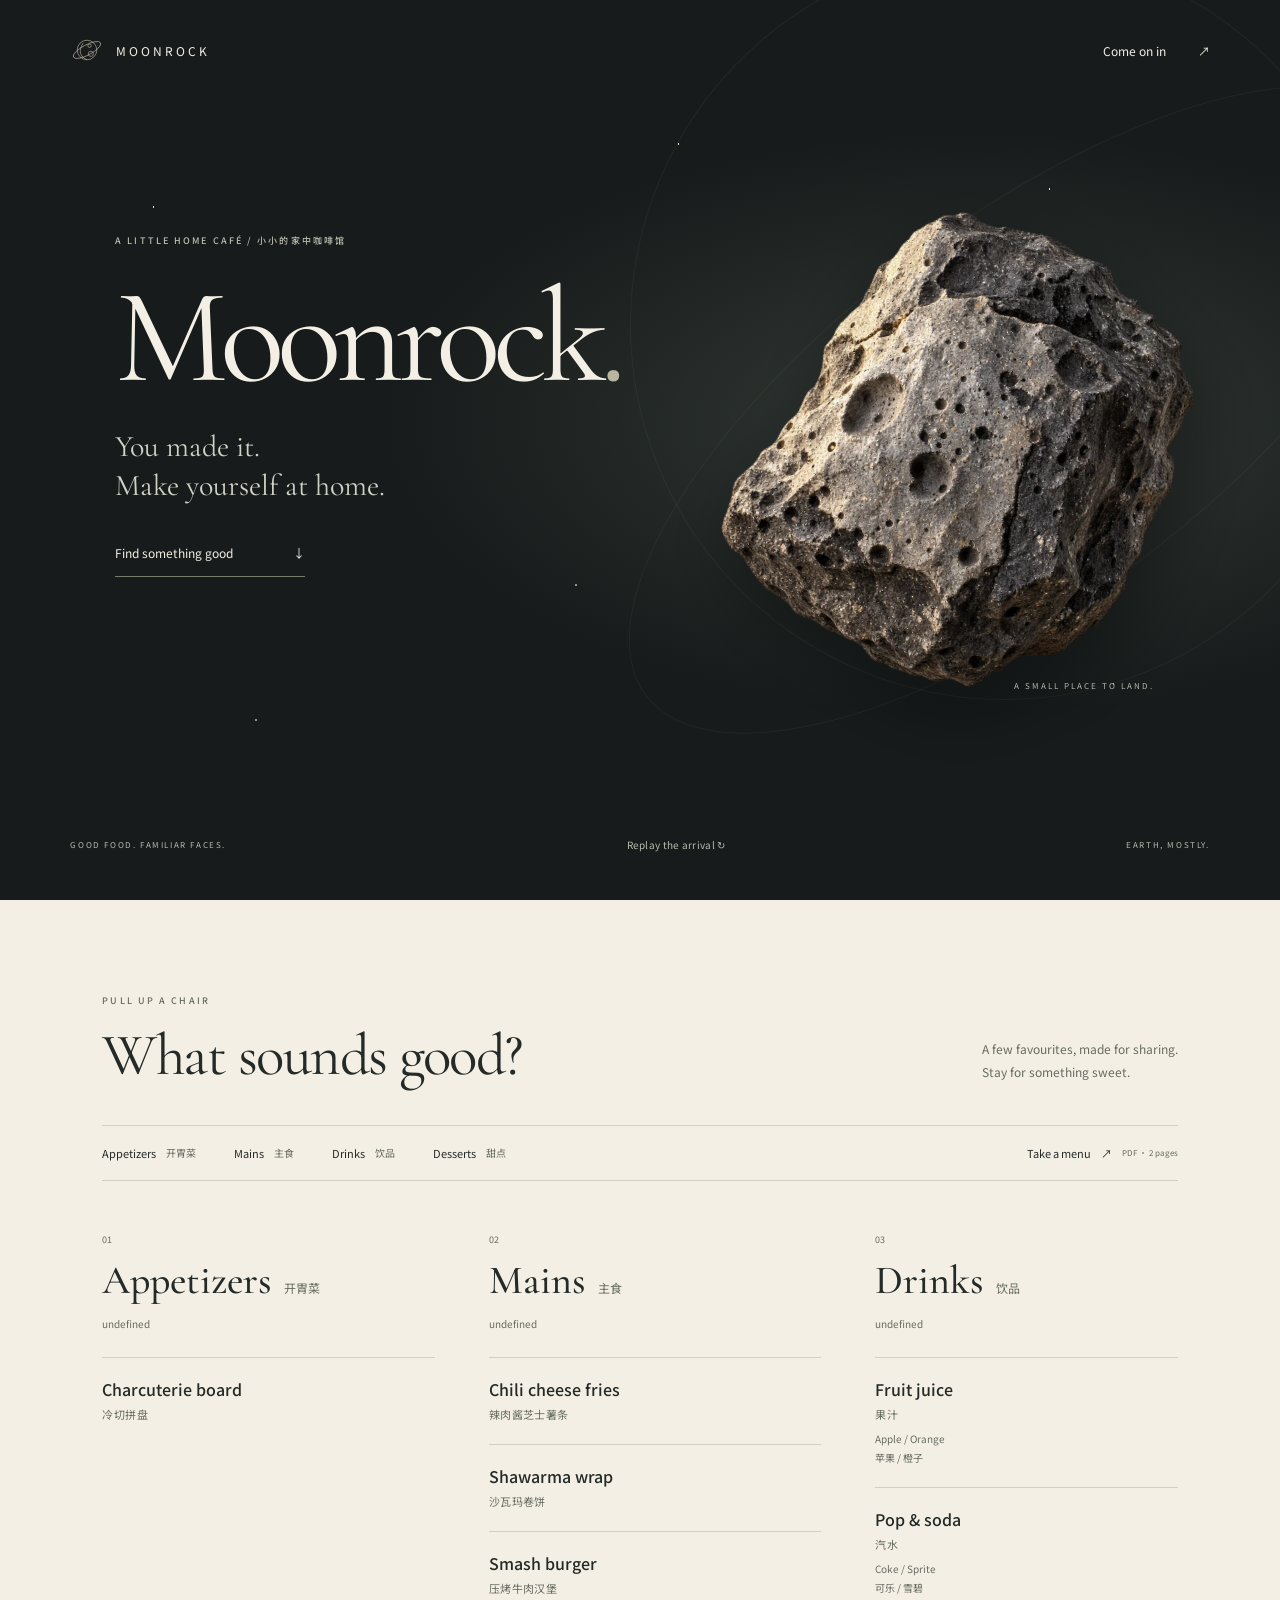
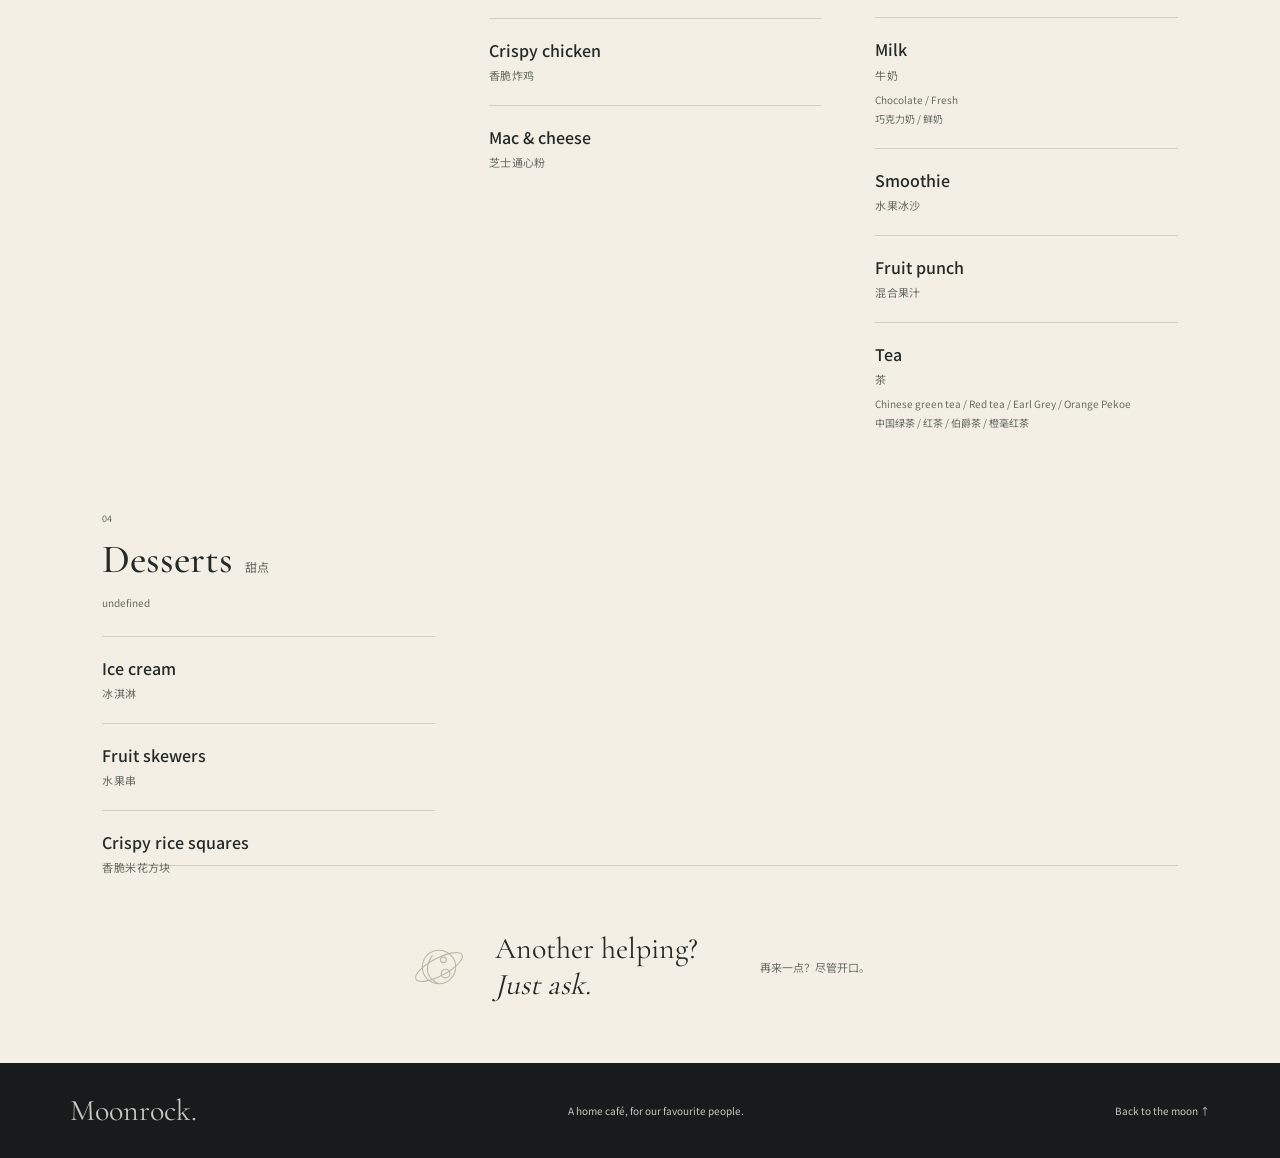
==== index.html @ 1c08dde4 "Initial commit: Moonrock home café with table ordering QR code" ====
<!doctype html><html lang="en"><head><meta charset="utf-8"><meta name="viewport" content="width=device-width,initial-scale=1"><meta name="theme-color" content="#171b1b"><meta name="description" content="Moonrock, a little home café for good company. Food, drinks, and something sweet."><title>Moonrock — a home café</title><link rel="icon" href="assets/emblem.svg" type="image/svg+xml"><link rel="stylesheet" href="style.css"></head><body><a class="access-link" href="#menu">Skip to menu</a><header class="topbar"><a class="brand" href="#home" aria-label="Moonrock home"><img src="assets/emblem.svg" alt="" width="34" height="34">MOONROCK</a><a class="top-menu" href="#menu">Come on in <span aria-hidden="true">↗</span></a></header><main><section class="hero" id="home" aria-labelledby="hero-title"><div class="stars" aria-hidden="true"></div><div class="orbit orbit-one" aria-hidden="true"></div><div class="orbit orbit-two" aria-hidden="true"></div><div class="hero-copy"><p class="eyebrow">A LITTLE HOME CAFÉ / 小小的家中咖啡馆</p><h1 id="hero-title">Moonrock<span class="title-dot">.</span></h1><p class="welcome">You made it.<br>Make yourself at home.</p><a class="menu-link" href="#menu">Find something good <span aria-hidden="true">↓</span></a></div><div class="rock-wrap"><img class="hero-rock" src="assets/moonrock.webp" width="1024" height="1024" alt="A softly lit, textured silver-grey moon rock"><span class="rock-caption">A SMALL PLACE TO LAND.</span></div><div class="hero-foot"><span>GOOD FOOD. FAMILIAR FACES.</span><button id="replay" hidden type="button">Replay the arrival <span aria-hidden="true">↻</span></button><span class="hero-coordinate">EARTH, MOSTLY.</span></div></section><div class="menu-paper" id="menu"><div class="menu-intro"><div><p class="eyebrow">PULL UP A CHAIR</p><h2>What sounds good?</h2></div><p>A few favourites, made for sharing.<br>Stay for something sweet.</p></div><nav class="menu-nav" aria-label="Menu sections"><a href="#appetizers">Appetizers<span lang="zh-Hans">开胃菜</span></a><a href="#mains">Mains<span lang="zh-Hans">主食</span></a><a href="#drinks">Drinks<span lang="zh-Hans">饮品</span></a><a href="#desserts">Desserts<span lang="zh-Hans">甜点</span></a><a class="pdf-link" href="output/pdf/moonrock-menu.pdf" download>Take a menu <span aria-hidden="true">↗</span><span class="pdf-meta">PDF · 2 pages</span></a></nav><div class="menu-columns"><section class="menu-section" id="appetizers" aria-labelledby="appetizers-title"><header class="section-header"><span class="section-number">01</span><h2 id="appetizers-title">Appetizers<span lang="zh-Hans">开胃菜</span></h2><p>undefined</p></header><ul class="menu-items"><li><div class="item-name">Charcuterie board</div><div class="item-zh" lang="zh-Hans">冷切拼盘</div></li></ul></section><section class="menu-section" id="mains" aria-labelledby="mains-title"><header class="section-header"><span class="section-number">02</span><h2 id="mains-title">Mains<span lang="zh-Hans">主食</span></h2><p>undefined</p></header><ul class="menu-items"><li><div class="item-name">Chili cheese fries</div><div class="item-zh" lang="zh-Hans">辣肉酱芝士薯条</div></li><li><div class="item-name">Shawarma wrap</div><div class="item-zh" lang="zh-Hans">沙瓦玛卷饼</div></li><li><div class="item-name">Smash burger</div><div class="item-zh" lang="zh-Hans">压烤牛肉汉堡</div></li><li><div class="item-name">Crispy chicken</div><div class="item-zh" lang="zh-Hans">香脆炸鸡</div></li><li><div class="item-name">Mac &amp; cheese</div><div class="item-zh" lang="zh-Hans">芝士通心粉</div></li></ul></section><section class="menu-section" id="drinks" aria-labelledby="drinks-title"><header class="section-header"><span class="section-number">03</span><h2 id="drinks-title">Drinks<span lang="zh-Hans">饮品</span></h2><p>undefined</p></header><ul class="menu-items"><li><div class="item-name">Fruit juice</div><div class="item-zh" lang="zh-Hans">果汁</div><div class="options">Apple / Orange <span lang="zh-Hans">苹果 / 橙子</span></div></li><li><div class="item-name">Pop &amp; soda</div><div class="item-zh" lang="zh-Hans">汽水</div><div class="options">Coke / Sprite <span lang="zh-Hans">可乐 / 雪碧</span></div></li><li><div class="item-name">Milk</div><div class="item-zh" lang="zh-Hans">牛奶</div><div class="options">Chocolate / Fresh <span lang="zh-Hans">巧克力奶 / 鲜奶</span></div></li><li><div class="item-name">Smoothie</div><div class="item-zh" lang="zh-Hans">水果冰沙</div></li><li><div class="item-name">Fruit punch</div><div class="item-zh" lang="zh-Hans">混合果汁</div></li><li><div class="item-name">Tea</div><div class="item-zh" lang="zh-Hans">茶</div><div class="options">Chinese green tea / Red tea / Earl Grey / Orange Pekoe <span lang="zh-Hans">中国绿茶 / 红茶 / 伯爵茶 / 橙毫红茶</span></div></li></ul></section><section class="menu-section" id="desserts" aria-labelledby="desserts-title"><header class="section-header"><span class="section-number">04</span><h2 id="desserts-title">Desserts<span lang="zh-Hans">甜点</span></h2><p>undefined</p></header><ul class="menu-items"><li><div class="item-name">Ice cream</div><div class="item-zh" lang="zh-Hans">冰淇淋</div></li><li><div class="item-name">Fruit skewers</div><div class="item-zh" lang="zh-Hans">水果串</div></li><li><div class="item-name">Crispy rice squares</div><div class="item-zh" lang="zh-Hans">香脆米花方块</div></li></ul></section></div><div class="closing"><img src="assets/emblem.svg" width="58" height="58" alt=""><p>Another helping?<br><em>Just ask.</em></p><span lang="zh-Hans">再来一点？尽管开口。</span></div></div></main><footer class="site-footer"><span class="footer-wordmark">Moonrock.</span><span>A home café, for our favourite people.</span><a href="#home">Back to the moon ↑</a></footer><div id="arrival" class="arrival" hidden><div class="flight-stars" aria-hidden="true"></div><img class="arrival-rock" src="assets/moonrock.webp" width="1024" height="1024" alt=""><div class="arrival-title"><span class="eyebrow">A LITTLE CLOSER TO HOME</span><span>Moonrock.</span></div><a href="#menu" id="skip-arrival">Skip to menu <span aria-hidden="true">↗</span></a><span class="arrival-label" aria-hidden="true">ON OUR WAY</span></div><script src="app.js" defer></script></body></html>
---- style.css ----
@font-face{font-family:Cormorant;src:url('assets/fonts/cormorant.woff2') format('woff2');font-weight:400 700;font-display:swap}@font-face{font-family:MoonSans;src:url('assets/fonts/noto-menu.woff2') format('woff2');font-weight:400 700;font-display:swap}
:root{--paper:#f3efe5;--ink:#242a27;--muted:#676b61;--night:#171b1b;--line:#d2d0c2;--serif:Cormorant,Georgia,serif;--sans:MoonSans,Arial,sans-serif}*{box-sizing:border-box}html{scroll-behavior:smooth;scroll-padding-top:30px}body{margin:0;background:var(--night);color:var(--ink);font-family:var(--sans);font-size:14px}a{color:inherit;text-decoration:none}button{font:inherit;cursor:pointer}a,button{-webkit-tap-highlight-color:transparent}a:focus-visible,button:focus-visible{outline:2px solid #b3904f;outline-offset:6px}button[hidden],[hidden]{display:none!important}.access-link{position:fixed;top:10px;left:10px;z-index:20;background:var(--paper);color:var(--ink);padding:14px;transform:translateY(-150%)}.access-link:focus{transform:translateY(0)}.topbar{position:absolute;z-index:2;top:0;width:100%;padding:28px 5.5%;display:flex;justify-content:space-between;align-items:center;color:var(--paper)}.brand{display:flex;align-items:center;gap:12px;font-size:12px;letter-spacing:3px}.top-menu{font-size:12px;min-height:44px;display:flex;align-items:center;gap:32px}.hero{min-height:740px;height:min(900px,100svh);position:relative;overflow:hidden;color:var(--paper);background:radial-gradient(ellipse at 76% 47%,#333a36 0,transparent 43%),var(--night)}.hero-copy{position:absolute;top:25%;left:9%;z-index:1}.eyebrow{font-size:9px;letter-spacing:2.1px;font-weight:500}.hero .eyebrow{color:#bbbdae}.hero h1{font-family:var(--serif);font-size:clamp(88px,10.5vw,164px);font-weight:400;letter-spacing:-7px;line-height:1;margin:24px 0 22px}.title-dot{color:#b9b69f}.welcome{font-family:var(--serif);font-size:30px;line-height:1.3;color:#d0d2c5;margin:0}.menu-link{display:inline-flex;align-items:center;gap:60px;border-bottom:1px solid #777d6c;padding:15px 0;margin-top:24px;font-size:12px}.rock-wrap{position:absolute;right:1%;top:17%;width:49%;height:65%;display:flex;align-items:center;justify-content:center}.hero-rock{width:100%;height:100%;object-fit:contain;filter:drop-shadow(0 28px 35px #0006);transform:rotate(-13deg)}.rock-caption{position:absolute;bottom:8%;right:18%;font-size:8px;letter-spacing:2px;color:#b0b7aa}.orbit{position:absolute;border:1px solid #b2bca012;border-radius:50%;width:750px;height:750px;right:-100px;top:-50px;transform:rotate(-25deg)}.orbit-two{width:950px;height:380px;right:-220px;top:220px;transform:rotate(-37deg)}.hero-foot{position:absolute;bottom:34px;left:5.5%;right:5.5%;display:flex;justify-content:space-between;align-items:center;font-size:8px;letter-spacing:1.6px;color:#b7bcae}.hero-foot button{border:0;background:none;color:inherit;font-size:10px;padding:14px;letter-spacing:.3px}.stars{position:absolute;inset:0;pointer-events:none;background-image:radial-gradient(1px 1px at 12% 23%,#e7e5cc 50%,transparent),radial-gradient(1px 1px at 53% 16%,#e7e5cc 50%,transparent),radial-gradient(1px 1px at 82% 21%,#e7e5cc 50%,transparent),radial-gradient(1px 1px at 20% 80%,#e7e5cc 50%,transparent),radial-gradient(1px 1px at 45% 65%,#e7e5cc 50%,transparent),radial-gradient(1px 1px at 87% 76%,#e7e5cc 50%,transparent)}.menu-paper{background:var(--paper);padding:85px 8% 0}.menu-intro{display:flex;align-items:flex-end;justify-content:space-between;gap:30px}.menu-intro .eyebrow{color:var(--muted)}.menu-intro h2{font-family:var(--serif);font-size:59px;font-weight:400;line-height:1.05;letter-spacing:-1.5px;margin:18px 0 0}.menu-intro>p{font-size:12px;color:var(--muted);line-height:1.9;margin:0 0 3px}.menu-nav{display:flex;align-items:stretch;border-top:1px solid var(--line);border-bottom:1px solid var(--line);margin:38px 0 52px;gap:38px}.menu-nav a{padding:19px 0;font-size:11px;display:flex;gap:10px;align-items:center;min-height:48px}.menu-nav a>span[lang]{color:var(--muted);font-size:10px}.menu-nav .pdf-link{margin-left:auto;gap:10px}.pdf-meta{font-size:8px;color:var(--muted)}.menu-columns{display:grid;grid-template-columns:1.1fr 1.1fr 1fr;gap:5%}.menu-section{scroll-margin-top:32px}.section-number{display:block;font-size:9px;color:var(--muted);margin-bottom:14px}.section-header h2{font-family:var(--serif);font-size:40px;font-weight:500;line-height:1;margin:0;display:flex;align-items:baseline;gap:12px}.section-header h2 span{font-family:var(--sans);font-size:12px;font-weight:400;color:var(--muted)}.section-header p{font-size:10px;color:var(--muted);margin:16px 0 26px}.menu-items{list-style:none;padding:0;margin:0}.menu-items li{padding:20px 0;border-top:1px solid var(--line);min-height:87px}.item-name{font-size:16px;line-height:1.45;font-weight:500}.item-zh{font-size:11px;color:var(--muted);margin-top:5px;letter-spacing:.4px}.options{font-size:10px;color:var(--muted);line-height:1.9;margin-top:7px}.options span{display:block;font-size:10px}.closing{display:flex;align-items:center;justify-content:center;gap:27px;padding:65px 0 60px;margin-top:28px;border-top:1px solid var(--line)}.closing p{font-family:var(--serif);font-size:30px;line-height:1.2;margin:0}.closing p em{font-weight:400}.closing>span{font-size:11px;color:var(--muted);margin-left:35px}.site-footer{display:flex;align-items:center;justify-content:space-between;gap:20px;padding:28px 5.5%;color:#c6cabe;font-size:10px}.footer-wordmark{font-family:var(--serif);font-size:30px}.site-footer a{padding:12px 0}.arrival{position:fixed;inset:0;z-index:10;background:radial-gradient(ellipse at center,#303832,#111718 65%);overflow:hidden;pointer-events:none;animation:exit-arrival .8s 5.2s forwards}.arrival a{pointer-events:auto;position:absolute;right:5%;top:30px;padding:14px 20px;border:1px solid #ffffff50;border-radius:2px;color:#f3efe5;font-size:12px;z-index:2;background:#171b1b}.arrival-rock{position:absolute;width:min(67vw,660px);height:min(67vw,660px);object-fit:contain;left:50%;top:50%;animation:approach 5.5s cubic-bezier(.2,.65,.15,1) both}.arrival-title{position:absolute;left:0;right:0;top:66%;text-align:center;color:var(--paper);opacity:0;animation:title-in 1.4s 3.5s forwards}.arrival-title>span:last-child{display:block;font-family:var(--serif);font-size:clamp(64px,10vw,116px);letter-spacing:-3px}.arrival-label{position:absolute;bottom:35px;left:0;right:0;text-align:center;color:#bbc0af;letter-spacing:4px;font-size:9px}.flight-stars{position:absolute;inset:0}.flight-star{position:absolute;left:50%;top:45%;width:2px;height:2px;background:#e8e7d7;border-radius:50%;animation:star-flight 2.5s var(--delay) cubic-bezier(.7,0,1,.6) 2 both}@keyframes star-flight{0%{transform:translate(var(--x),var(--y)) scale(.2);opacity:0}25%{opacity:.6}100%{transform:translate(calc(var(--x)*13),calc(var(--y)*13)) scale(1.8);opacity:0}}@keyframes approach{from{transform:translate(-50%,-50%) scale(.015) rotate(-45deg);opacity:0}15%{opacity:1}to{transform:translate(-50%,-60%) scale(.9) rotate(-13deg);opacity:1}}@keyframes title-in{to{opacity:1;transform:translateY(-10px)}}@keyframes exit-arrival{to{opacity:0;visibility:hidden}}
@media(min-width:1600px){.menu-paper{padding-left:max(8%,calc((100% - 1350px)/2));padding-right:max(8%,calc((100% - 1350px)/2))}}@media(max-width:900px){.hero{min-height:650px}.hero-copy{left:7%;top:27%}.hero h1{font-size:100px}.rock-wrap{right:-8%;width:58%;top:18%}.hero-copy .eyebrow{font-size:8px;letter-spacing:1.2px}.menu-paper{padding:60px 6% 0}.menu-intro h2{font-size:48px}.menu-nav{gap:24px}.pdf-meta{display:none}.menu-columns{gap:28px}.section-header h2{font-size:32px;gap:8px}.item-name{font-size:14px}.menu-intro>p{font-size:10px}.closing{margin-top:15px}}@media(max-width:600px){.topbar{padding:20px 6%}.brand{font-size:10px;letter-spacing:2px}.brand img{width:28px}.top-menu{font-size:10px;gap:16px}.hero{height:850px;min-height:0;max-height:none}.hero-copy{top:125px;left:7%;right:7%}.hero h1{font-size:96px;letter-spacing:-5px;margin:20px 0 16px}.hero-copy .eyebrow{font-size:7px;letter-spacing:1.1px}.welcome{font-size:26px}.menu-link{margin-top:14px;font-size:11px;padding:12px 0;gap:55px}.rock-wrap{top:420px;right:8%;width:84%;height:330px}.rock-caption{bottom:2%;right:4%;font-size:7px}.orbit-one{width:600px;height:600px;right:-220px;top:200px}.orbit-two{top:520px;width:600px;height:180px}.hero-foot{bottom:22px;left:6%;right:6%;font-size:7px;letter-spacing:.6px}.hero-coordinate{display:none}.hero-foot button{font-size:9px;padding:12px 0}.menu-paper{padding:46px 7% 0}.menu-intro{display:block}.menu-intro h2{font-size:46px;margin-top:16px}.menu-intro>p{font-size:11px;margin-top:20px}.menu-nav{gap:0;justify-content:space-between;flex-wrap:wrap;margin:28px 0 35px}.menu-nav a{font-size:10px;gap:5px}.menu-nav a>span[lang]{font-size:8px}.menu-nav .pdf-link{margin:0;width:100%;border-top:1px solid var(--line);padding:13px 0;min-height:44px;justify-content:flex-end}.pdf-meta{display:inline}.menu-columns{display:block}.menu-section{margin-bottom:43px}.section-header{position:relative}.section-number{margin-bottom:10px}.section-header h2{font-size:42px}.section-header h2 span{font-size:13px}.section-header p{margin:13px 0 20px;font-size:11px}.menu-items li{padding:17px 0;min-height:80px}.item-name{font-size:17px}.item-zh{font-size:12px}.options{font-size:11px}.options span{display:inline;margin-left:10px;font-size:10px}.closing{gap:18px;flex-wrap:wrap;padding:32px 0 40px;margin-top:0}.closing>span{width:100%;text-align:center;margin:0}.closing p{font-size:30px}.site-footer{padding:25px 7%;flex-wrap:wrap;font-size:9px}.site-footer>span:nth-child(2){order:3;width:100%;margin-top:-12px}.arrival-rock{width:95vw;height:95vw;top:45%}.arrival-title{top:62%}.arrival-title .eyebrow{font-size:8px}.arrival a{top:20px}.arrival-title>span:last-child{font-size:76px}}
@media(prefers-reduced-motion:reduce){html{scroll-behavior:auto}.arrival{display:none!important}*,*::before,*::after{animation:none!important;transition:none!important}}@media print{.topbar,.arrival,.site-footer,.hero,.menu-nav{display:none}.menu-paper{padding:0}.menu-columns{display:block}.menu-section{break-inside:avoid}}
@media(max-width:600px){.hero h1{font-size:clamp(62px,20vw,96px);letter-spacing:-3px}}
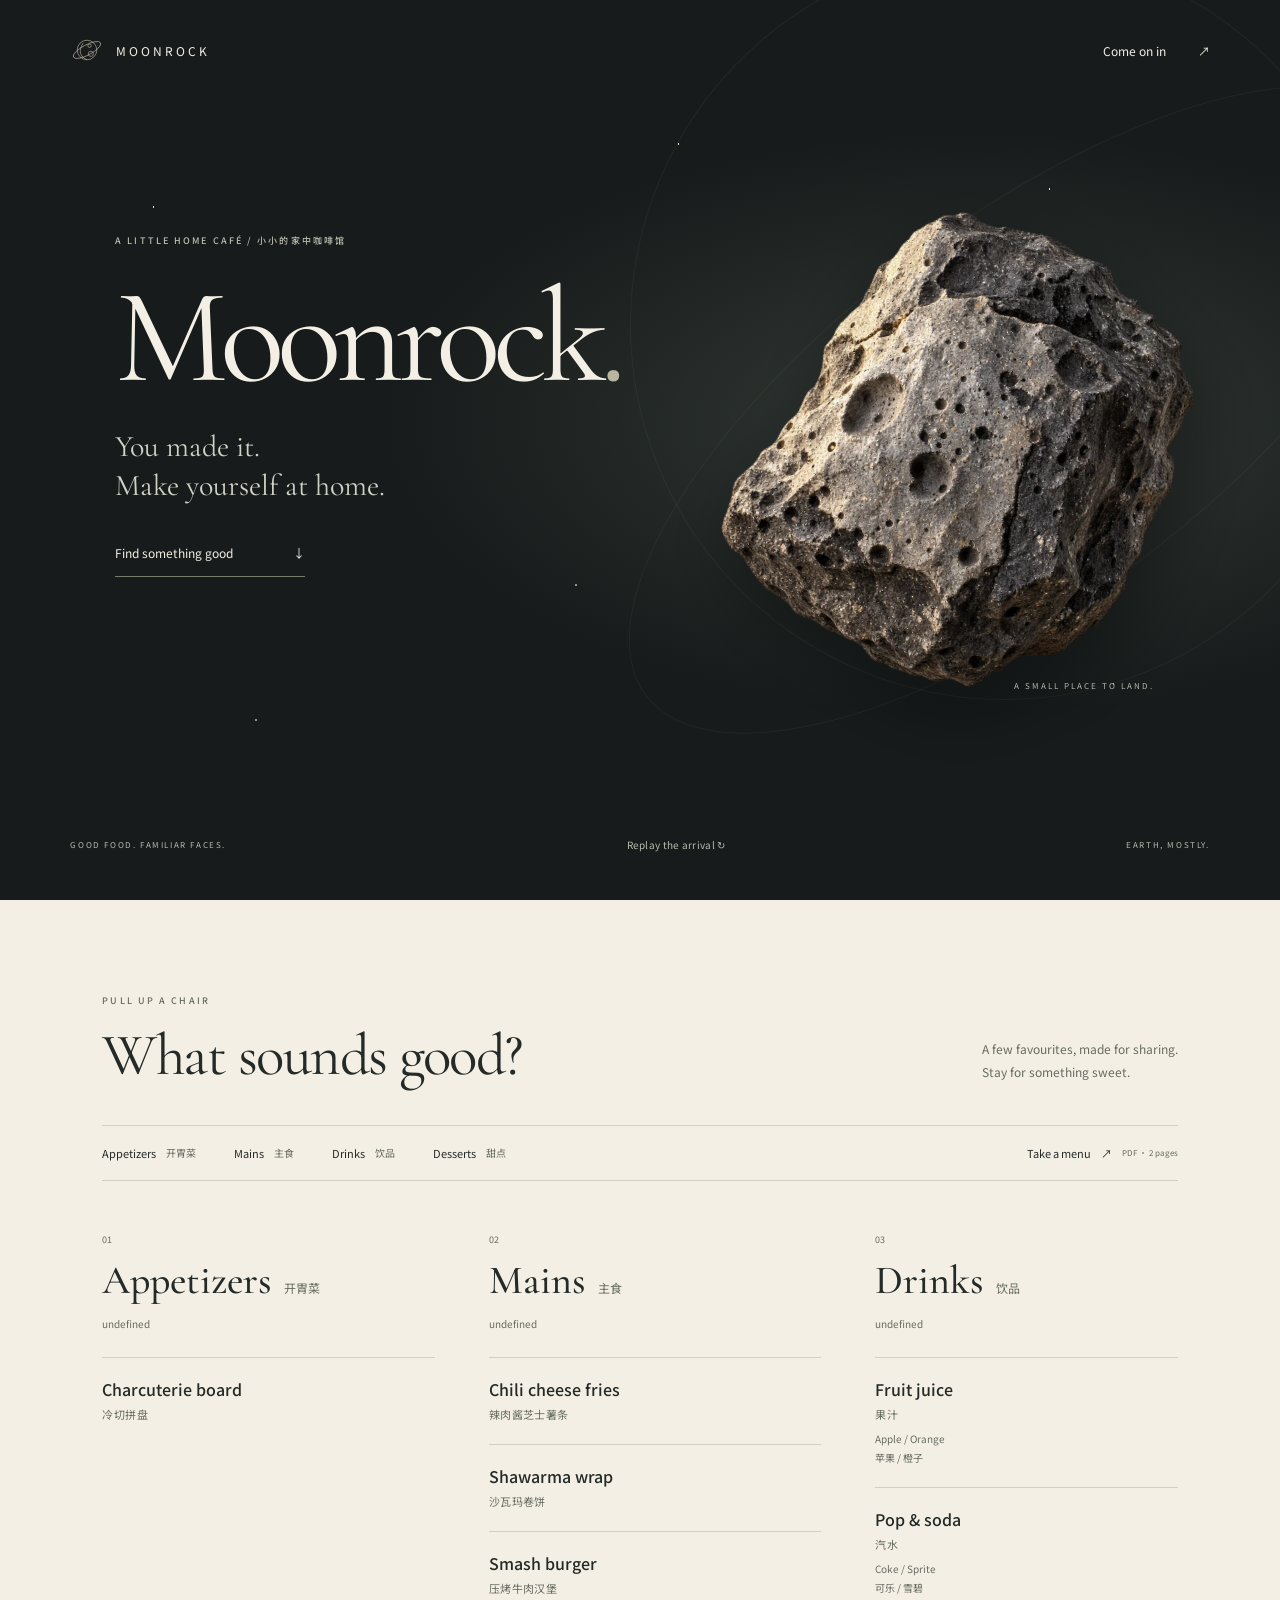
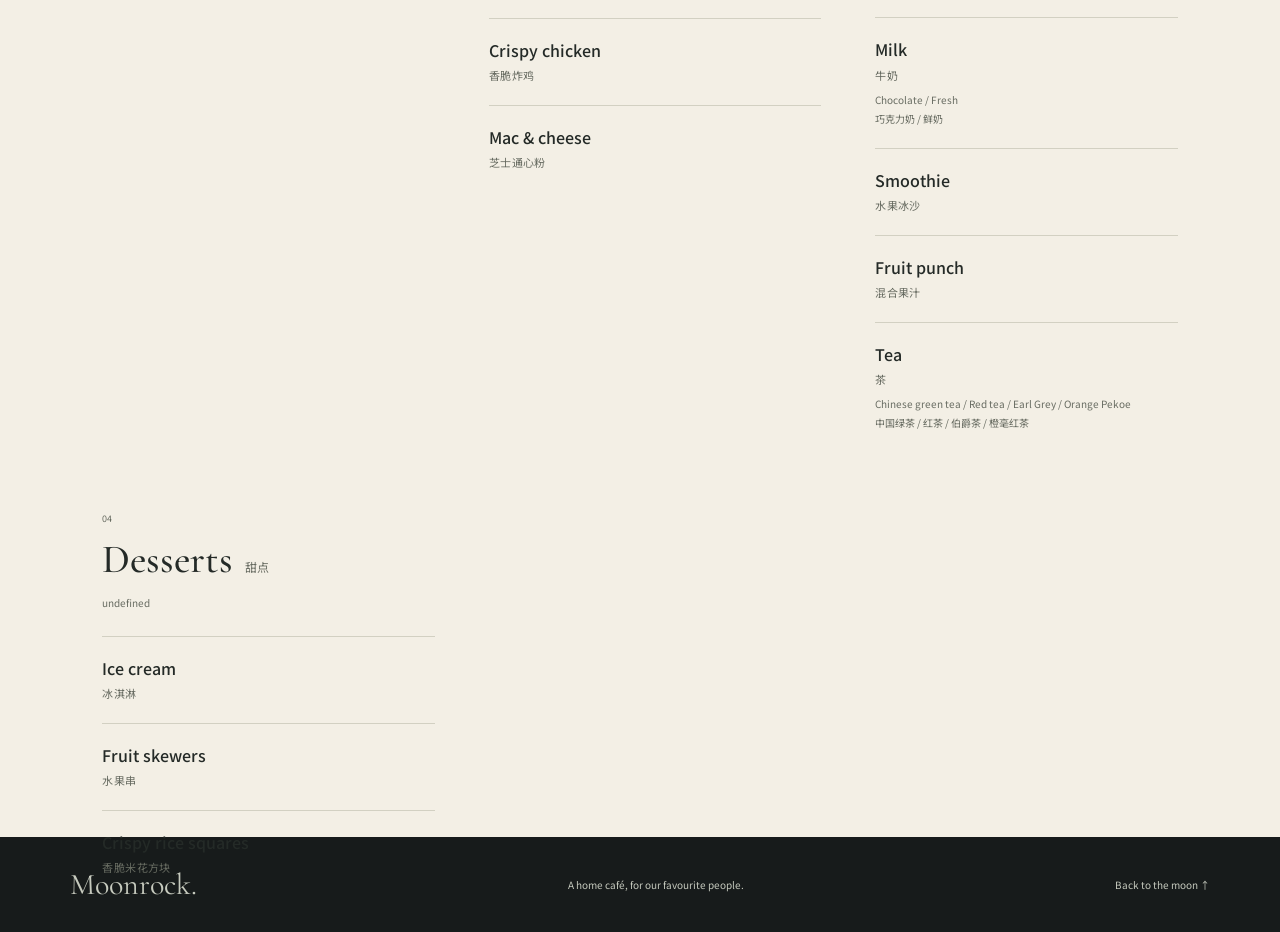
==== commit f6a350b8: "Add kitchen order alert chime, visibility refresh, and menu updates" ====
--- a/index.html
+++ b/index.html
@@ -1 +1 @@
-<!doctype html><html lang="en"><head><meta charset="utf-8"><meta name="viewport" content="width=device-width,initial-scale=1"><meta name="theme-color" content="#171b1b"><meta name="description" content="Moonrock, a little home café for good company. Food, drinks, and something sweet."><title>Moonrock — a home café</title><link rel="icon" href="assets/emblem.svg" type="image/svg+xml"><link rel="stylesheet" href="style.css"></head><body><a class="access-link" href="#menu">Skip to menu</a><header class="topbar"><a class="brand" href="#home" aria-label="Moonrock home"><img src="assets/emblem.svg" alt="" width="34" height="34">MOONROCK</a><a class="top-menu" href="#menu">Come on in <span aria-hidden="true">↗</span></a></header><main><section class="hero" id="home" aria-labelledby="hero-title"><div class="stars" aria-hidden="true"></div><div class="orbit orbit-one" aria-hidden="true"></div><div class="orbit orbit-two" aria-hidden="true"></div><div class="hero-copy"><p class="eyebrow">A LITTLE HOME CAFÉ / 小小的家中咖啡馆</p><h1 id="hero-title">Moonrock<span class="title-dot">.</span></h1><p class="welcome">You made it.<br>Make yourself at home.</p><a class="menu-link" href="#menu">Find something good <span aria-hidden="true">↓</span></a></div><div class="rock-wrap"><img class="hero-rock" src="assets/moonrock.webp" width="1024" height="1024" alt="A softly lit, textured silver-grey moon rock"><span class="rock-caption">A SMALL PLACE TO LAND.</span></div><div class="hero-foot"><span>GOOD FOOD. FAMILIAR FACES.</span><button id="replay" hidden type="button">Replay the arrival <span aria-hidden="true">↻</span></button><span class="hero-coordinate">EARTH, MOSTLY.</span></div></section><div class="menu-paper" id="menu"><div class="menu-intro"><div><p class="eyebrow">PULL UP A CHAIR</p><h2>What sounds good?</h2></div><p>A few favourites, made for sharing.<br>Stay for something sweet.</p></div><nav class="menu-nav" aria-label="Menu sections"><a href="#appetizers">Appetizers<span lang="zh-Hans">开胃菜</span></a><a href="#mains">Mains<span lang="zh-Hans">主食</span></a><a href="#drinks">Drinks<span lang="zh-Hans">饮品</span></a><a href="#desserts">Desserts<span lang="zh-Hans">甜点</span></a><a class="pdf-link" href="output/pdf/moonrock-menu.pdf" download>Take a menu <span aria-hidden="true">↗</span><span class="pdf-meta">PDF · 2 pages</span></a></nav><div class="menu-columns"><section class="menu-section" id="appetizers" aria-labelledby="appetizers-title"><header class="section-header"><span class="section-number">01</span><h2 id="appetizers-title">Appetizers<span lang="zh-Hans">开胃菜</span></h2><p>undefined</p></header><ul class="menu-items"><li><div class="item-name">Charcuterie board</div><div class="item-zh" lang="zh-Hans">冷切拼盘</div></li></ul></section><section class="menu-section" id="mains" aria-labelledby="mains-title"><header class="section-header"><span class="section-number">02</span><h2 id="mains-title">Mains<span lang="zh-Hans">主食</span></h2><p>undefined</p></header><ul class="menu-items"><li><div class="item-name">Chili cheese fries</div><div class="item-zh" lang="zh-Hans">辣肉酱芝士薯条</div></li><li><div class="item-name">Shawarma wrap</div><div class="item-zh" lang="zh-Hans">沙瓦玛卷饼</div></li><li><div class="item-name">Smash burger</div><div class="item-zh" lang="zh-Hans">压烤牛肉汉堡</div></li><li><div class="item-name">Crispy chicken</div><div class="item-zh" lang="zh-Hans">香脆炸鸡</div></li><li><div class="item-name">Mac &amp; cheese</div><div class="item-zh" lang="zh-Hans">芝士通心粉</div></li></ul></section><section class="menu-section" id="drinks" aria-labelledby="drinks-title"><header class="section-header"><span class="section-number">03</span><h2 id="drinks-title">Drinks<span lang="zh-Hans">饮品</span></h2><p>undefined</p></header><ul class="menu-items"><li><div class="item-name">Fruit juice</div><div class="item-zh" lang="zh-Hans">果汁</div><div class="options">Apple / Orange <span lang="zh-Hans">苹果 / 橙子</span></div></li><li><div class="item-name">Pop &amp; soda</div><div class="item-zh" lang="zh-Hans">汽水</div><div class="options">Coke / Sprite <span lang="zh-Hans">可乐 / 雪碧</span></div></li><li><div class="item-name">Milk</div><div class="item-zh" lang="zh-Hans">牛奶</div><div class="options">Chocolate / Fresh <span lang="zh-Hans">巧克力奶 / 鲜奶</span></div></li><li><div class="item-name">Smoothie</div><div class="item-zh" lang="zh-Hans">水果冰沙</div></li><li><div class="item-name">Fruit punch</div><div class="item-zh" lang="zh-Hans">混合果汁</div></li><li><div class="item-name">Tea</div><div class="item-zh" lang="zh-Hans">茶</div><div class="options">Chinese green tea / Red tea / Earl Grey / Orange Pekoe <span lang="zh-Hans">中国绿茶 / 红茶 / 伯爵茶 / 橙毫红茶</span></div></li></ul></section><section class="menu-section" id="desserts" aria-labelledby="desserts-title"><header class="section-header"><span class="section-number">04</span><h2 id="desserts-title">Desserts<span lang="zh-Hans">甜点</span></h2><p>undefined</p></header><ul class="menu-items"><li><div class="item-name">Ice cream</div><div class="item-zh" lang="zh-Hans">冰淇淋</div></li><li><div class="item-name">Fruit skewers</div><div class="item-zh" lang="zh-Hans">水果串</div></li><li><div class="item-name">Crispy rice squares</div><div class="item-zh" lang="zh-Hans">香脆米花方块</div></li></ul></section></div><div class="closing"><img src="assets/emblem.svg" width="58" height="58" alt=""><p>Another helping?<br><em>Just ask.</em></p><span lang="zh-Hans">再来一点？尽管开口。</span></div></div></main><footer class="site-footer"><span class="footer-wordmark">Moonrock.</span><span>A home café, for our favourite people.</span><a href="#home">Back to the moon ↑</a></footer><div id="arrival" class="arrival" hidden><div class="flight-stars" aria-hidden="true"></div><img class="arrival-rock" src="assets/moonrock.webp" width="1024" height="1024" alt=""><div class="arrival-title"><span class="eyebrow">A LITTLE CLOSER TO HOME</span><span>Moonrock.</span></div><a href="#menu" id="skip-arrival">Skip to menu <span aria-hidden="true">↗</span></a><span class="arrival-label" aria-hidden="true">ON OUR WAY</span></div><script src="app.js" defer></script></body></html>+<!doctype html><html lang="en"><head><meta charset="utf-8"><meta name="viewport" content="width=device-width,initial-scale=1"><meta name="theme-color" content="#171b1b"><meta name="description" content="Moonrock, a little home café for good company. Food, drinks, and something sweet."><title>Moonrock — a home café</title><link rel="icon" href="assets/emblem.svg" type="image/svg+xml"><link rel="stylesheet" href="style.css"></head><body><a class="access-link" href="#menu">Skip to menu</a><header class="topbar"><a class="brand" href="#home" aria-label="Moonrock home"><img src="assets/emblem.svg" alt="" width="34" height="34">MOONROCK</a><a class="top-menu" href="#menu">Come on in <span aria-hidden="true">↗</span></a></header><main><section class="hero" id="home" aria-labelledby="hero-title"><div class="stars" aria-hidden="true"></div><div class="orbit orbit-one" aria-hidden="true"></div><div class="orbit orbit-two" aria-hidden="true"></div><div class="hero-copy"><p class="eyebrow">A LITTLE HOME CAFÉ / 小小的家中咖啡馆</p><h1 id="hero-title">Moonrock<span class="title-dot">.</span></h1><p class="welcome">You made it.<br>Make yourself at home.</p><a class="menu-link" href="#menu">Find something good <span aria-hidden="true">↓</span></a></div><div class="rock-wrap"><img class="hero-rock" src="assets/moonrock.webp" width="1024" height="1024" alt="A softly lit, textured silver-grey moon rock"><span class="rock-caption">A SMALL PLACE TO LAND.</span></div><div class="hero-foot"><span>GOOD FOOD. FAMILIAR FACES.</span><button id="replay" hidden type="button">Replay the arrival <span aria-hidden="true">↻</span></button><span class="hero-coordinate">EARTH, MOSTLY.</span></div></section><div class="menu-paper" id="menu"><div class="menu-intro"><div><p class="eyebrow">PULL UP A CHAIR</p><h2>What sounds good?</h2></div><p>A few favourites, made for sharing.<br>Stay for something sweet.</p></div><nav class="menu-nav" aria-label="Menu sections"><a href="#appetizers">Appetizers<span lang="zh-Hans">开胃菜</span></a><a href="#mains">Mains<span lang="zh-Hans">主食</span></a><a href="#drinks">Drinks<span lang="zh-Hans">饮品</span></a><a href="#desserts">Desserts<span lang="zh-Hans">甜点</span></a><a class="pdf-link" href="output/pdf/moonrock-menu.pdf" download>Take a menu <span aria-hidden="true">↗</span><span class="pdf-meta">PDF · 2 pages</span></a></nav><div class="menu-columns"><section class="menu-section" id="appetizers" aria-labelledby="appetizers-title"><header class="section-header"><span class="section-number">01</span><h2 id="appetizers-title">Appetizers<span lang="zh-Hans">开胃菜</span></h2><p>undefined</p></header><ul class="menu-items"><li><div class="item-name">Charcuterie board</div><div class="item-zh" lang="zh-Hans">冷切拼盘</div></li></ul></section><section class="menu-section" id="mains" aria-labelledby="mains-title"><header class="section-header"><span class="section-number">02</span><h2 id="mains-title">Mains<span lang="zh-Hans">主食</span></h2><p>undefined</p></header><ul class="menu-items"><li><div class="item-name">Chili cheese fries</div><div class="item-zh" lang="zh-Hans">辣肉酱芝士薯条</div></li><li><div class="item-name">Shawarma wrap</div><div class="item-zh" lang="zh-Hans">沙瓦玛卷饼</div></li><li><div class="item-name">Smash burger</div><div class="item-zh" lang="zh-Hans">压烤牛肉汉堡</div></li><li><div class="item-name">Crispy chicken</div><div class="item-zh" lang="zh-Hans">香脆炸鸡</div></li><li><div class="item-name">Mac &amp; cheese</div><div class="item-zh" lang="zh-Hans">芝士通心粉</div></li></ul></section><section class="menu-section" id="drinks" aria-labelledby="drinks-title"><header class="section-header"><span class="section-number">03</span><h2 id="drinks-title">Drinks<span lang="zh-Hans">饮品</span></h2><p>undefined</p></header><ul class="menu-items"><li><div class="item-name">Fruit juice</div><div class="item-zh" lang="zh-Hans">果汁</div><div class="options">Apple / Orange <span lang="zh-Hans">苹果 / 橙子</span></div></li><li><div class="item-name">Pop &amp; soda</div><div class="item-zh" lang="zh-Hans">汽水</div><div class="options">Coke / Sprite <span lang="zh-Hans">可乐 / 雪碧</span></div></li><li><div class="item-name">Milk</div><div class="item-zh" lang="zh-Hans">牛奶</div><div class="options">Chocolate / Fresh <span lang="zh-Hans">巧克力奶 / 鲜奶</span></div></li><li><div class="item-name">Smoothie</div><div class="item-zh" lang="zh-Hans">水果冰沙</div></li><li><div class="item-name">Fruit punch</div><div class="item-zh" lang="zh-Hans">混合果汁</div></li><li><div class="item-name">Tea</div><div class="item-zh" lang="zh-Hans">茶</div><div class="options">Chinese green tea / Red tea / Earl Grey / Orange Pekoe <span lang="zh-Hans">中国绿茶 / 红茶 / 伯爵茶 / 橙毫红茶</span></div></li></ul></section><section class="menu-section" id="desserts" aria-labelledby="desserts-title"><header class="section-header"><span class="section-number">04</span><h2 id="desserts-title">Desserts<span lang="zh-Hans">甜点</span></h2><p>undefined</p></header><ul class="menu-items"><li><div class="item-name">Ice cream</div><div class="item-zh" lang="zh-Hans">冰淇淋</div></li><li><div class="item-name">Fruit skewers</div><div class="item-zh" lang="zh-Hans">水果串</div></li><li><div class="item-name">Crispy rice squares</div><div class="item-zh" lang="zh-Hans">香脆米花方块</div></li></ul></section></div></div></main><footer class="site-footer"><span class="footer-wordmark">Moonrock.</span><span>A home café, for our favourite people.</span><a href="#home">Back to the moon ↑</a></footer><div id="arrival" class="arrival" hidden><div class="flight-stars" aria-hidden="true"></div><img class="arrival-rock" src="assets/moonrock.webp" width="1024" height="1024" alt=""><div class="arrival-title"><span class="eyebrow">A LITTLE CLOSER TO HOME</span><span>Moonrock.</span></div><a href="#menu" id="skip-arrival">Skip to menu <span aria-hidden="true">↗</span></a><span class="arrival-label" aria-hidden="true">ON OUR WAY</span></div><script src="app.js" defer></script></body></html>
